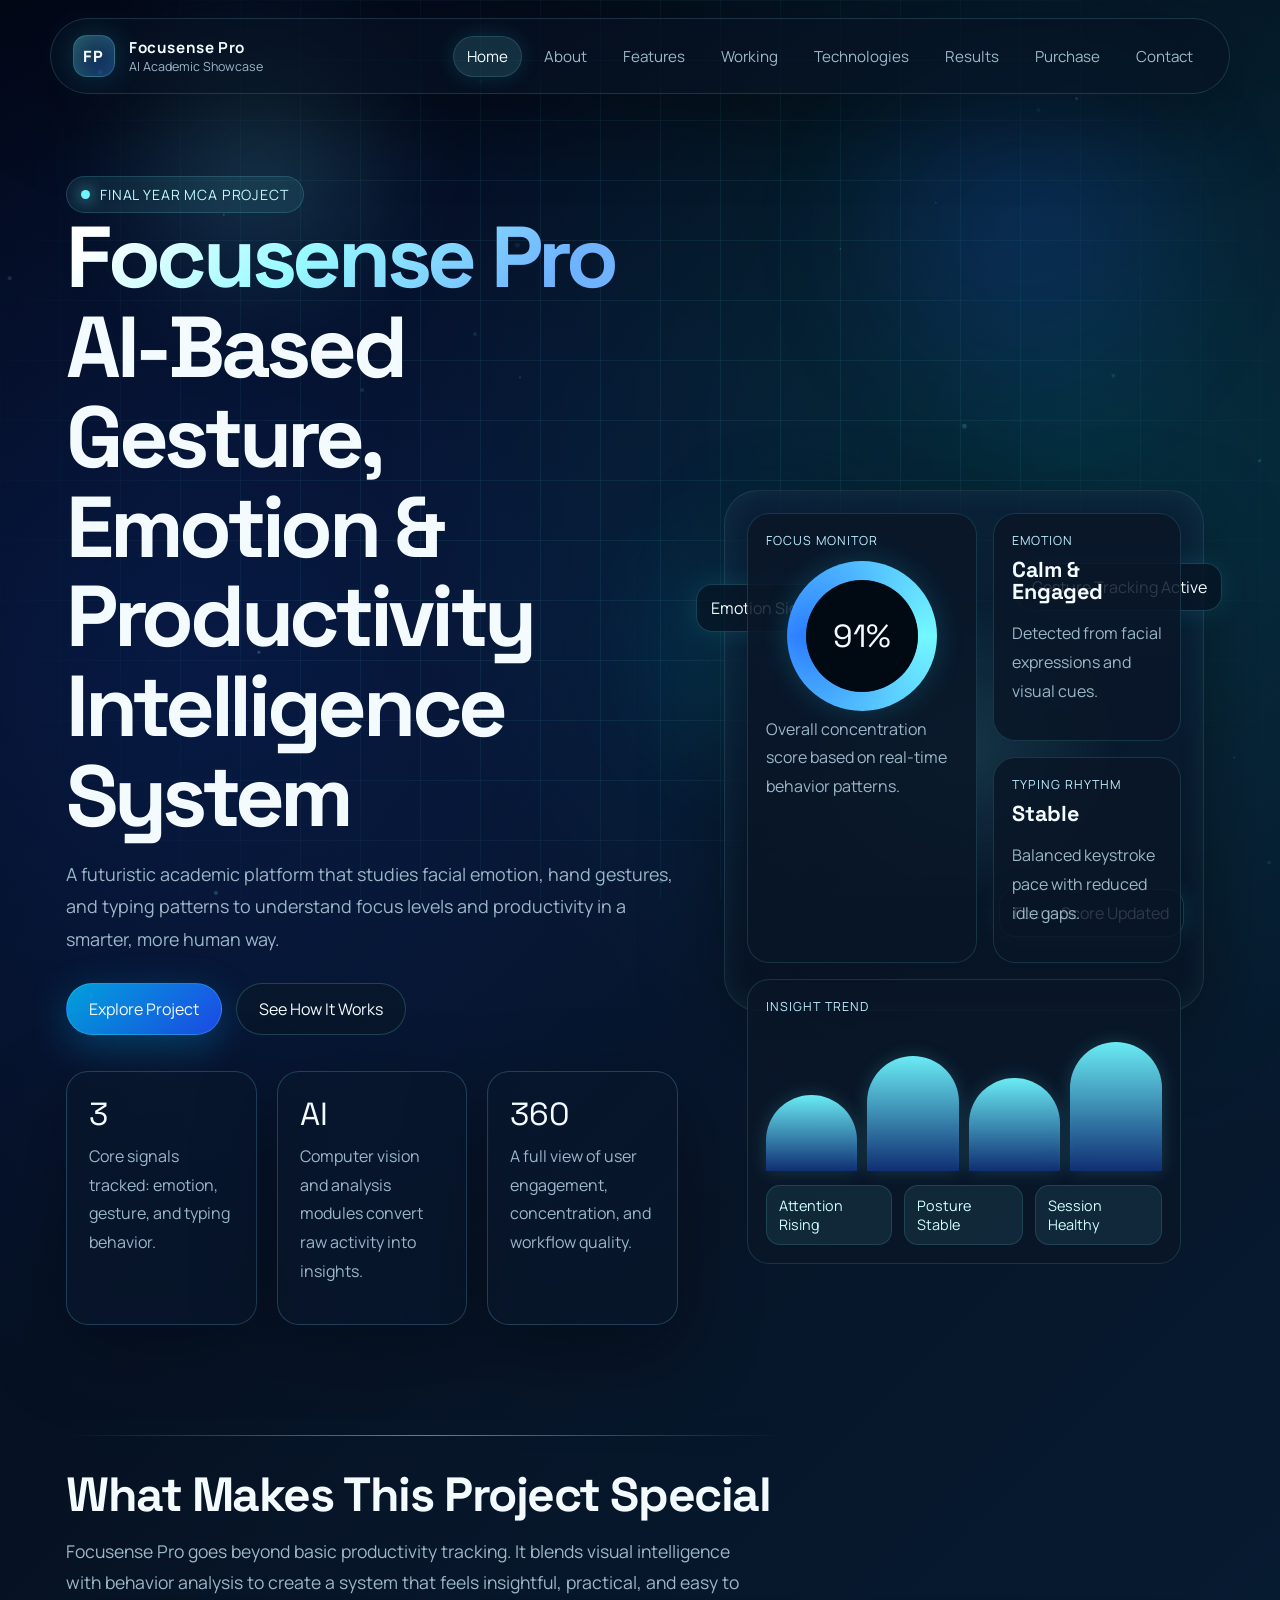
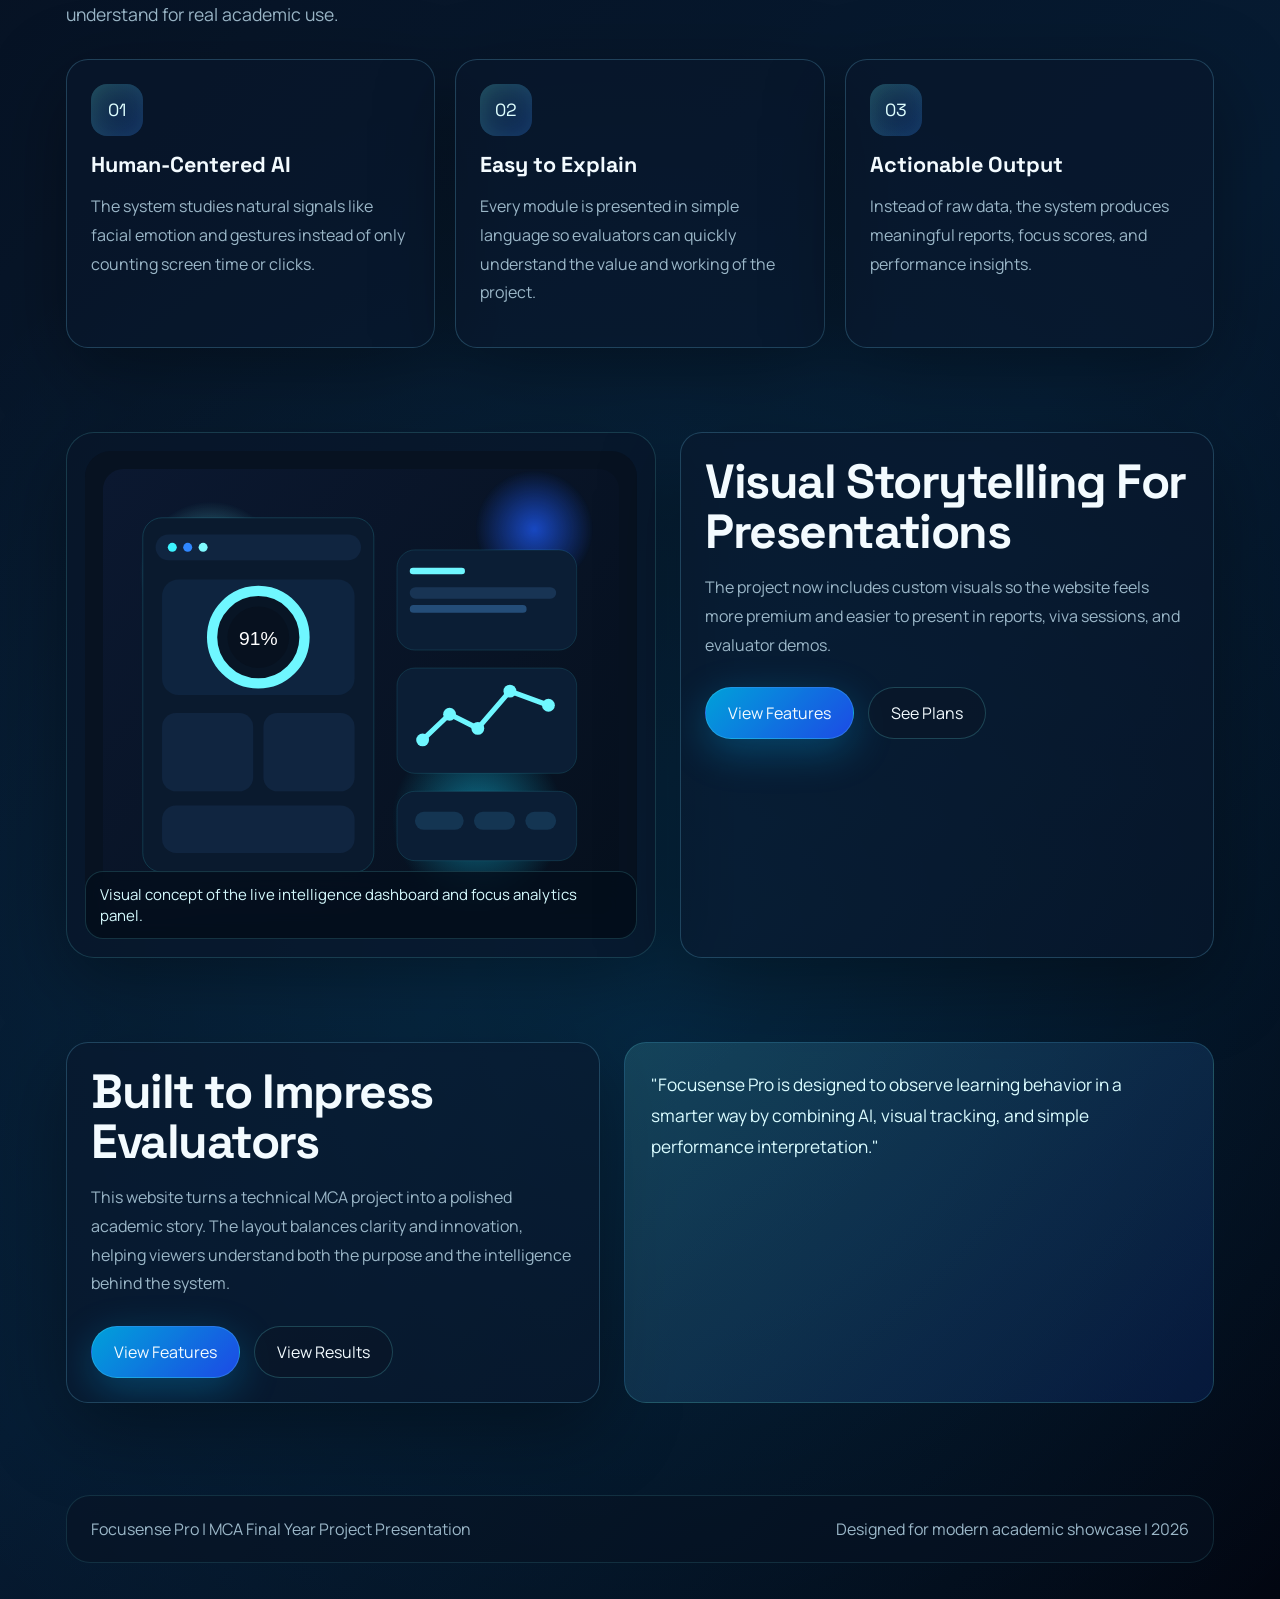
==== index.html @ a93aa2d8 "Add files via upload" ====
<!DOCTYPE html>
<html lang="en">
  <head>
    <meta charset="UTF-8" />
    <meta name="viewport" content="width=device-width, initial-scale=1.0" />
    <title>Focusense Pro | Home</title>
    <link rel="preconnect" href="https://fonts.googleapis.com" />
    <link rel="preconnect" href="https://fonts.gstatic.com" crossorigin />
    <link
      href="https://fonts.googleapis.com/css2?family=Manrope:wght@400;500;600;700;800&family=Space+Grotesk:wght@500;700&display=swap"
      rel="stylesheet"
    />
    <link rel="stylesheet" href="styles.css" />
  </head>
  <body data-page="home">
    <canvas id="particles"></canvas>
    <div class="page-shell">
      <header class="site-header">
        <nav class="navbar">
          <a class="brand" href="index.html">
            <div class="brand-mark">FP</div>
            <div class="brand-copy">
              <strong>Focusense Pro</strong>
              <span>AI Academic Showcase</span>
            </div>
          </a>
          <button class="nav-toggle" aria-label="Toggle menu" aria-expanded="false">Menu</button>
          <div class="nav-links">
            <a href="index.html" data-page="home">Home</a>
            <a href="about.html" data-page="about">About</a>
            <a href="features.html" data-page="features">Features</a>
            <a href="working.html" data-page="working">Working</a>
            <a href="technologies.html" data-page="technologies">Technologies</a>
            <a href="results.html" data-page="results">Results</a>
            <a href="purchase.html" data-page="purchase">Purchase</a>
            <a href="contact.html" data-page="contact">Contact</a>
          </div>
        </nav>
      </header>

      <main>
        <section class="hero">
          <div>
            <div class="eyebrow reveal">Final Year MCA Project</div>
            <h1 class="reveal delay-1">
              <span class="text-gradient">Focusense Pro</span><br />
              AI-Based Gesture, Emotion & Productivity Intelligence System
            </h1>
            <p class="lead reveal delay-2">
              A futuristic academic platform that studies facial emotion, hand gestures, and typing
              patterns to understand focus levels and productivity in a smarter, more human way.
            </p>
            <div class="hero-actions reveal delay-3">
              <a class="btn btn-primary" href="about.html"><span>Explore Project</span></a>
              <a class="btn" href="working.html"><span>See How It Works</span></a>
            </div>

            <div class="hero-stats">
              <div class="stat-card reveal">
                <div class="stat-value">3</div>
                <p>Core signals tracked: emotion, gesture, and typing behavior.</p>
              </div>
              <div class="stat-card reveal delay-1">
                <div class="stat-value">AI</div>
                <p>Computer vision and analysis modules convert raw activity into insights.</p>
              </div>
              <div class="stat-card reveal delay-2">
                <div class="stat-value">360</div>
                <p>A full view of user engagement, concentration, and workflow quality.</p>
              </div>
            </div>
          </div>

          <div class="hero-visual reveal delay-2">
            <div class="visual-shell">
              <div class="floating-tag one">Emotion Signal Live</div>
              <div class="floating-tag two">Gesture Tracking Active</div>
              <div class="floating-tag three">Focus Score Updated</div>
              <div class="dashboard-grid">
                <div class="panel tall">
                  <span class="label">Focus Monitor</span>
                  <div class="focus-ring"><span>91%</span></div>
                  <p>Overall concentration score based on real-time behavior patterns.</p>
                </div>
                <div class="mini-panel">
                  <span class="label">Emotion</span>
                  <h3>Calm & Engaged</h3>
                  <p>Detected from facial expressions and visual cues.</p>
                </div>
                <div class="mini-panel">
                  <span class="label">Typing Rhythm</span>
                  <h3>Stable</h3>
                  <p>Balanced keystroke pace with reduced idle gaps.</p>
                </div>
                <div class="panel" style="grid-column: 1 / -1;">
                  <span class="label">Insight Trend</span>
                  <div class="bar-chart">
                    <span style="height: 54%;"></span>
                    <span style="height: 82%;"></span>
                    <span style="height: 66%;"></span>
                    <span style="height: 92%;"></span>
                  </div>
                  <div class="signal-row">
                    <div class="chip">Attention Rising</div>
                    <div class="chip">Posture Stable</div>
                    <div class="chip">Session Healthy</div>
                  </div>
                </div>
              </div>
            </div>
          </div>
        </section>

        <section class="content-section">
          <div class="section-head reveal">
            <div class="section-divider"></div>
            <h2>What Makes This Project Special</h2>
            <p class="lead">
              Focusense Pro goes beyond basic productivity tracking. It blends visual intelligence
              with behavior analysis to create a system that feels insightful, practical, and easy
              to understand for real academic use.
            </p>
          </div>

          <div class="card-grid">
            <div class="glass-card reveal">
              <div class="icon-badge">01</div>
              <h3>Human-Centered AI</h3>
              <p>
                The system studies natural signals like facial emotion and gestures instead of only
                counting screen time or clicks.
              </p>
            </div>
            <div class="glass-card reveal delay-1">
              <div class="icon-badge">02</div>
              <h3>Easy to Explain</h3>
              <p>
                Every module is presented in simple language so evaluators can quickly understand
                the value and working of the project.
              </p>
            </div>
            <div class="glass-card reveal delay-2">
              <div class="icon-badge">03</div>
              <h3>Actionable Output</h3>
              <p>
                Instead of raw data, the system produces meaningful reports, focus scores, and
                performance insights.
              </p>
            </div>
          </div>
        </section>

        <section class="content-section">
          <div class="insight-layout">
            <div class="image-frame reveal">
              <img src="assets/hero-visual.svg" alt="Focusense Pro dashboard illustration" />
              <div class="image-caption">Visual concept of the live intelligence dashboard and focus analytics panel.</div>
            </div>
            <div class="glass-card reveal delay-1">
              <div class="section-head">
                <h2>Visual Storytelling For Presentations</h2>
                <p>
                  The project now includes custom visuals so the website feels more premium and easier
                  to present in reports, viva sessions, and evaluator demos.
                </p>
              </div>
              <div class="button-row">
                <a class="btn btn-primary" href="features.html"><span>View Features</span></a>
                <a class="btn" href="purchase.html"><span>See Plans</span></a>
              </div>
            </div>
          </div>
        </section>

        <section class="content-section">
          <div class="split-panel">
            <div class="glass-card reveal">
              <div class="section-head">
                <h2>Built to Impress Evaluators</h2>
                <p>
                  This website turns a technical MCA project into a polished academic story. The
                  layout balances clarity and innovation, helping viewers understand both the
                  purpose and the intelligence behind the system.
                </p>
              </div>
              <div class="button-row">
                <a class="btn btn-primary" href="features.html"><span>View Features</span></a>
                <a class="btn" href="results.html"><span>View Results</span></a>
              </div>
            </div>

            <div class="quote-card reveal delay-1">
              <p>
                "Focusense Pro is designed to observe learning behavior in a smarter way by
                combining AI, visual tracking, and simple performance interpretation."
              </p>
            </div>
          </div>
        </section>
      </main>

      <footer class="footer">
        <div class="footer-panel">
          <span>Focusense Pro | MCA Final Year Project Presentation</span>
          <span>Designed for modern academic showcase | <span data-year></span></span>
        </div>
      </footer>
    </div>
    <script src="script.js"></script>
  </body>
</html>
---- styles.css ----
:root {
  --bg-main: #06111f;
  --bg-deep: #040816;
  --panel: rgba(10, 24, 43, 0.58);
  --panel-strong: rgba(11, 29, 51, 0.8);
  --border: rgba(120, 220, 255, 0.22);
  --text: #f3fbff;
  --muted: #9bb7c8;
  --primary: #6ff7ff;
  --primary-strong: #2de3ff;
  --secondary: #1f5dff;
  --glow: 0 0 32px rgba(45, 227, 255, 0.26);
  --shadow: 0 24px 80px rgba(0, 0, 0, 0.36);
  --radius-xl: 28px;
  --radius-lg: 22px;
  --radius-md: 18px;
  --nav-height: 76px;
  --max-width: 1180px;
  --font-display: "Space Grotesk", "Segoe UI", sans-serif;
  --font-body: "Manrope", "Segoe UI", sans-serif;
}

* {
  box-sizing: border-box;
}

html {
  scroll-behavior: smooth;
}

body {
  margin: 0;
  min-height: 100vh;
  font-family: var(--font-body);
  color: var(--text);
  background:
    radial-gradient(circle at 15% 20%, rgba(21, 86, 255, 0.18), transparent 28%),
    radial-gradient(circle at 85% 14%, rgba(0, 255, 255, 0.12), transparent 24%),
    radial-gradient(circle at 50% 80%, rgba(0, 184, 255, 0.1), transparent 34%),
    linear-gradient(135deg, #020510 0%, #071528 42%, #061b32 68%, #020611 100%);
  overflow-x: hidden;
  text-rendering: optimizeLegibility;
}

body::before,
body::after {
  content: "";
  position: fixed;
  inset: 0;
  pointer-events: none;
  z-index: -3;
}

body::before {
  background-image:
    linear-gradient(rgba(111, 247, 255, 0.07) 1px, transparent 1px),
    linear-gradient(90deg, rgba(111, 247, 255, 0.07) 1px, transparent 1px);
  background-size: 60px 60px;
  mask-image: radial-gradient(circle at center, black 38%, transparent 92%);
  animation: gridDrift 24s linear infinite;
}

body::after {
  background:
    radial-gradient(circle at 20% 18%, rgba(111, 247, 255, 0.18), transparent 14%),
    radial-gradient(circle at 80% 26%, rgba(31, 93, 255, 0.18), transparent 18%),
    radial-gradient(circle at 60% 72%, rgba(0, 238, 255, 0.14), transparent 16%);
  filter: blur(42px);
  animation: orbShift 26s ease-in-out infinite alternate;
  z-index: -2;
}

canvas#particles {
  position: fixed;
  inset: 0;
  width: 100%;
  height: 100%;
  z-index: -1;
  pointer-events: none;
  opacity: 0.5;
}

a {
  color: inherit;
  text-decoration: none;
}

img {
  max-width: 100%;
  display: block;
}

.page-shell {
  position: relative;
  min-height: 100vh;
  animation: pageEnter 0.9s ease both;
}

.site-header {
  position: sticky;
  top: 0;
  z-index: 20;
  padding: 18px 16px 0;
}

.navbar {
  max-width: var(--max-width);
  min-height: var(--nav-height);
  margin: 0 auto;
  padding: 16px 22px;
  display: flex;
  align-items: center;
  justify-content: space-between;
  gap: 18px;
  background: rgba(8, 18, 34, 0.62);
  border: 1px solid rgba(145, 231, 255, 0.16);
  border-radius: 999px;
  backdrop-filter: blur(18px);
  box-shadow: var(--shadow);
  will-change: transform;
}

.brand {
  display: flex;
  align-items: center;
  gap: 14px;
}

.brand-mark {
  width: 42px;
  height: 42px;
  display: grid;
  place-items: center;
  border-radius: 14px;
  background: linear-gradient(135deg, rgba(111, 247, 255, 0.24), rgba(31, 93, 255, 0.26));
  border: 1px solid rgba(111, 247, 255, 0.28);
  box-shadow: inset 0 0 22px rgba(111, 247, 255, 0.18), 0 0 30px rgba(45, 227, 255, 0.18);
  font-family: var(--font-display);
  font-weight: 700;
  letter-spacing: 0.08em;
}

.brand-copy strong,
.brand-copy span {
  display: block;
}

.brand-copy strong {
  font-size: 0.95rem;
  letter-spacing: 0.04em;
}

.brand-copy span {
  color: var(--muted);
  font-size: 0.78rem;
}

.nav-toggle {
  display: none;
  width: 44px;
  height: 44px;
  border-radius: 50%;
  border: 1px solid rgba(111, 247, 255, 0.25);
  background: rgba(13, 26, 45, 0.85);
  color: var(--text);
}

.nav-links {
  display: flex;
  align-items: center;
  gap: 8px;
  flex-wrap: wrap;
  justify-content: flex-end;
}

.nav-links a {
  padding: 10px 14px;
  border-radius: 999px;
  color: var(--muted);
  font-size: 0.95rem;
  transition: 0.3s ease;
}

.nav-links a:hover,
.nav-links a.active {
  color: var(--text);
  background: rgba(111, 247, 255, 0.14);
  box-shadow: inset 0 0 0 1px rgba(111, 247, 255, 0.14), 0 0 22px rgba(45, 227, 255, 0.14);
}

main {
  max-width: var(--max-width);
  margin: 0 auto;
  padding: 28px 16px 80px;
}

.hero,
.content-section,
.split-panel,
.cta-panel,
.timeline,
.results-board,
.contact-grid {
  position: relative;
}

.hero {
  min-height: calc(100vh - 108px);
  display: grid;
  grid-template-columns: 1.1fr 0.9fr;
  align-items: center;
  gap: 36px;
  padding: 54px 0 28px;
}

.eyebrow {
  display: inline-flex;
  align-items: center;
  gap: 10px;
  padding: 8px 14px;
  border-radius: 999px;
  background: rgba(111, 247, 255, 0.08);
  border: 1px solid rgba(111, 247, 255, 0.16);
  color: #c3faff;
  font-size: 0.88rem;
  letter-spacing: 0.06em;
  text-transform: uppercase;
}

.eyebrow::before {
  content: "";
  width: 9px;
  height: 9px;
  border-radius: 50%;
  background: var(--primary);
  box-shadow: 0 0 16px var(--primary);
}

h1,
h2,
h3,
h4 {
  font-family: var(--font-display);
  margin: 0 0 16px;
  line-height: 1.04;
}

h1 {
  font-size: clamp(2.9rem, 7vw, 5.4rem);
  letter-spacing: -0.05em;
}

h2 {
  font-size: clamp(2rem, 4vw, 3rem);
  letter-spacing: -0.03em;
}

h3 {
  font-size: 1.35rem;
}

p {
  margin: 0 0 16px;
  color: var(--muted);
  font-size: 1rem;
  line-height: 1.8;
}

.lead {
  font-size: 1.1rem;
  max-width: 62ch;
}

.hero .lead {
  font-size: 1.12rem;
}

.text-gradient {
  background: linear-gradient(135deg, #ffffff 10%, #98fbff 44%, #6fb3ff 85%);
  -webkit-background-clip: text;
  background-clip: text;
  color: transparent;
}

.hero-actions,
.button-row {
  display: flex;
  flex-wrap: wrap;
  gap: 14px;
  margin-top: 28px;
}

.btn {
  position: relative;
  display: inline-flex;
  align-items: center;
  justify-content: center;
  gap: 10px;
  padding: 14px 22px;
  border-radius: 999px;
  border: 1px solid rgba(111, 247, 255, 0.2);
  color: var(--text);
  background: rgba(10, 23, 41, 0.7);
  overflow: hidden;
  transition: transform 0.28s ease, box-shadow 0.28s ease, border-color 0.28s ease;
  transform: translateZ(0);
}

.btn::before {
  content: "";
  position: absolute;
  inset: 0;
  background: linear-gradient(120deg, rgba(0, 255, 255, 0.16), rgba(31, 93, 255, 0.42));
  opacity: 0;
  transition: opacity 0.28s ease;
}

.btn span {
  position: relative;
  z-index: 1;
}

.btn:hover {
  transform: translateY(-3px);
  border-color: rgba(111, 247, 255, 0.35);
  box-shadow: 0 0 30px rgba(45, 227, 255, 0.22);
}

.btn:hover::before {
  opacity: 1;
}

.btn-primary {
  background: linear-gradient(135deg, rgba(0, 191, 255, 0.82), rgba(32, 82, 255, 0.88));
  box-shadow: 0 12px 40px rgba(0, 180, 255, 0.28);
}

.hero-stats,
.card-grid,
.feature-grid,
.steps-grid,
.tech-grid,
.mock-grid,
.developer-grid {
  display: grid;
  gap: 20px;
}

.hero-stats {
  grid-template-columns: repeat(3, minmax(0, 1fr));
  margin-top: 36px;
}

.glass-card,
.stat-card,
.mock-card,
.flow-card,
.timeline-item,
.contact-card,
.tech-card,
.feature-card {
  background: var(--panel);
  border: 1px solid var(--border);
  border-radius: var(--radius-lg);
  backdrop-filter: blur(18px);
  box-shadow: var(--shadow);
  overflow: hidden;
  transition: transform 0.28s ease, border-color 0.28s ease, box-shadow 0.28s ease;
  transform: translateZ(0);
}

.glass-card::before,
.stat-card::before,
.mock-card::before,
.flow-card::before,
.timeline-item::after,
.contact-card::before,
.tech-card::before,
.feature-card::before {
  content: "";
  position: absolute;
  inset: 0;
  background: linear-gradient(120deg, transparent 20%, rgba(111, 247, 255, 0.08), transparent 78%);
  transform: translateX(-100%);
  transition: transform 0.6s ease;
  pointer-events: none;
}

.glass-card:hover,
.stat-card:hover,
.mock-card:hover,
.flow-card:hover,
.timeline-item:hover,
.contact-card:hover,
.tech-card:hover,
.feature-card:hover {
  transform: translateY(-5px);
  border-color: rgba(111, 247, 255, 0.34);
  box-shadow: 0 22px 72px rgba(0, 0, 0, 0.34), 0 0 32px rgba(45, 227, 255, 0.12);
}

.glass-card:hover::before,
.stat-card:hover::before,
.mock-card:hover::before,
.flow-card:hover::before,
.timeline-item:hover::after,
.contact-card:hover::before,
.tech-card:hover::before,
.feature-card:hover::before {
  transform: translateX(100%);
}

.stat-card {
  padding: 22px;
}

.stat-value {
  font-family: var(--font-display);
  font-size: 2rem;
  color: var(--text);
  margin-bottom: 8px;
}

.hero-visual {
  position: relative;
  min-height: 560px;
  display: grid;
  place-items: center;
}

.image-frame,
.image-panel {
  position: relative;
  overflow: hidden;
  border-radius: 28px;
  background: rgba(9, 22, 41, 0.72);
  border: 1px solid rgba(111, 247, 255, 0.16);
  box-shadow: var(--shadow);
}

.image-frame {
  padding: 18px;
}

.image-frame img,
.image-panel img {
  width: 100%;
  height: auto;
  object-fit: cover;
}

.image-caption {
  position: absolute;
  left: 18px;
  right: 18px;
  bottom: 18px;
  padding: 12px 14px;
  border-radius: 18px;
  background: rgba(4, 14, 27, 0.74);
  border: 1px solid rgba(111, 247, 255, 0.16);
  backdrop-filter: blur(14px);
  color: #d6fbff;
  font-size: 0.94rem;
}

.insight-layout,
.pricing-grid,
.plan-grid {
  display: grid;
  gap: 24px;
}

.insight-layout,
.pricing-grid {
  grid-template-columns: 1.05fr 0.95fr;
  align-items: stretch;
}

.plan-grid {
  grid-template-columns: repeat(3, minmax(0, 1fr));
}

.plan-card {
  position: relative;
  padding: 26px;
  border-radius: 26px;
  background: rgba(10, 24, 43, 0.62);
  border: 1px solid rgba(120, 220, 255, 0.18);
  backdrop-filter: blur(18px);
  box-shadow: var(--shadow);
  overflow: hidden;
  transition: transform 0.28s ease, border-color 0.28s ease, box-shadow 0.28s ease;
}

.plan-card:hover {
  transform: translateY(-5px);
  border-color: rgba(111, 247, 255, 0.34);
  box-shadow: 0 22px 72px rgba(0, 0, 0, 0.34), 0 0 32px rgba(45, 227, 255, 0.12);
}

.plan-card.featured {
  background: linear-gradient(180deg, rgba(14, 35, 58, 0.82), rgba(9, 22, 40, 0.82));
  border-color: rgba(111, 247, 255, 0.34);
}

.plan-label {
  display: inline-flex;
  padding: 8px 12px;
  border-radius: 999px;
  background: rgba(111, 247, 255, 0.12);
  border: 1px solid rgba(111, 247, 255, 0.14);
  color: #d8feff;
  font-size: 0.8rem;
  letter-spacing: 0.05em;
  text-transform: uppercase;
}

.plan-price {
  margin: 18px 0 10px;
  font-family: var(--font-display);
  font-size: 2.8rem;
  line-height: 1;
}

.plan-price span {
  font-size: 1rem;
  color: var(--muted);
}

.plan-features {
  display: grid;
  gap: 12px;
  margin: 22px 0 28px;
}

.plan-features div {
  padding-left: 18px;
  color: var(--muted);
  position: relative;
}

.plan-features div::before {
  content: "";
  position: absolute;
  left: 0;
  top: 0.72em;
  width: 8px;
  height: 8px;
  border-radius: 50%;
  background: var(--primary);
  box-shadow: 0 0 14px rgba(111, 247, 255, 0.35);
}

.visual-shell {
  position: relative;
  width: min(100%, 480px);
  aspect-ratio: 0.92;
  padding: 22px;
  border-radius: 34px;
  background: linear-gradient(180deg, rgba(11, 30, 53, 0.72), rgba(7, 18, 34, 0.82));
  border: 1px solid rgba(145, 231, 255, 0.14);
  box-shadow: var(--shadow), inset 0 0 30px rgba(111, 247, 255, 0.08);
}

.visual-shell::before {
  content: "";
  position: absolute;
  inset: 10% 14%;
  background: radial-gradient(circle, rgba(111, 247, 255, 0.12), transparent 58%);
  filter: blur(8px);
}

.dashboard-grid {
  position: relative;
  z-index: 1;
  height: 100%;
  display: grid;
  grid-template-columns: 1.1fr 0.9fr;
  grid-template-rows: auto auto 1fr;
  gap: 16px;
}

.panel,
.mini-panel {
  padding: 18px;
  border-radius: 22px;
  background: rgba(10, 23, 41, 0.85);
  border: 1px solid rgba(111, 247, 255, 0.14);
}

.panel.tall {
  grid-row: span 2;
}

.mini-panel .label,
.panel .label {
  display: block;
  color: #bdeeff;
  font-size: 0.78rem;
  text-transform: uppercase;
  letter-spacing: 0.08em;
  margin-bottom: 10px;
}

.focus-ring {
  width: 150px;
  height: 150px;
  margin: 12px auto 4px;
  border-radius: 50%;
  display: grid;
  place-items: center;
  background:
    radial-gradient(circle at center, rgba(2, 8, 18, 0.95) 52%, transparent 53%),
    conic-gradient(from 90deg, #74f8ff, #2c7cff, #74f8ff);
  box-shadow: inset 0 0 24px rgba(116, 248, 255, 0.18), 0 0 28px rgba(45, 227, 255, 0.18);
}

.focus-ring span {
  width: 112px;
  height: 112px;
  border-radius: 50%;
  display: grid;
  place-items: center;
  background: rgba(2, 9, 18, 0.94);
  font-family: var(--font-display);
  font-size: 2rem;
}

.bar-chart {
  display: flex;
  align-items: end;
  gap: 10px;
  height: 140px;
  margin-top: 16px;
}

.bar-chart span {
  flex: 1;
  border-radius: 999px 999px 10px 10px;
  background: linear-gradient(180deg, rgba(111, 247, 255, 0.95), rgba(31, 93, 255, 0.35));
  box-shadow: 0 0 18px rgba(111, 247, 255, 0.16);
  animation: pulseBars 4s ease-in-out infinite;
}

.bar-chart span:nth-child(2) {
  animation-delay: 0.4s;
}

.bar-chart span:nth-child(3) {
  animation-delay: 0.8s;
}

.bar-chart span:nth-child(4) {
  animation-delay: 1.2s;
}

.signal-row {
  display: flex;
  gap: 12px;
  margin-top: 14px;
}

.chip {
  padding: 10px 12px;
  border-radius: 14px;
  background: rgba(111, 247, 255, 0.08);
  border: 1px solid rgba(111, 247, 255, 0.14);
  color: #d0fdff;
  font-size: 0.9rem;
}

.floating-tag {
  position: absolute;
  padding: 12px 14px;
  border-radius: 16px;
  background: rgba(6, 20, 36, 0.7);
  border: 1px solid rgba(111, 247, 255, 0.18);
  backdrop-filter: blur(10px);
  box-shadow: 0 0 24px rgba(45, 227, 255, 0.12);
  animation: float 7s ease-in-out infinite;
}

.floating-tag.one {
  top: 18%;
  left: -6%;
}

.floating-tag.two {
  right: -4%;
  top: 14%;
  animation-delay: 1s;
}

.floating-tag.three {
  right: 4%;
  bottom: 14%;
  animation-delay: 2s;
}

.section-head {
  max-width: 720px;
  margin-bottom: 28px;
}

.content-section {
  padding: 72px 0 12px;
}

.section-divider {
  width: 100%;
  height: 1px;
  margin: 10px 0 34px;
  background: linear-gradient(90deg, transparent, rgba(111, 247, 255, 0.55), transparent);
  box-shadow: 0 0 28px rgba(45, 227, 255, 0.24);
}

.card-grid {
  grid-template-columns: repeat(3, minmax(0, 1fr));
}

.feature-grid,
.steps-grid,
.tech-grid,
.mock-grid,
.developer-grid {
  grid-template-columns: repeat(2, minmax(0, 1fr));
}

.glass-card,
.feature-card,
.flow-card,
.tech-card,
.mock-card,
.contact-card {
  padding: 24px;
}

.icon-badge {
  width: 52px;
  height: 52px;
  margin-bottom: 18px;
  border-radius: 16px;
  display: grid;
  place-items: center;
  background: linear-gradient(135deg, rgba(111, 247, 255, 0.18), rgba(31, 93, 255, 0.2));
  color: #dfffff;
  font-family: var(--font-display);
  font-size: 1.1rem;
  box-shadow: inset 0 0 20px rgba(111, 247, 255, 0.12);
}

.split-panel {
  display: grid;
  grid-template-columns: 0.95fr 1.05fr;
  gap: 24px;
  align-items: stretch;
}

.timeline {
  display: grid;
  gap: 16px;
}

.timeline-item {
  position: relative;
  padding: 22px 22px 22px 68px;
}

.timeline-item::before {
  content: attr(data-step);
  position: absolute;
  left: 18px;
  top: 22px;
  width: 34px;
  height: 34px;
  display: grid;
  place-items: center;
  border-radius: 12px;
  background: linear-gradient(135deg, rgba(111, 247, 255, 0.22), rgba(31, 93, 255, 0.22));
  border: 1px solid rgba(111, 247, 255, 0.22);
  font-family: var(--font-display);
}

.results-board {
  display: grid;
  gap: 24px;
}

.mock-screen {
  position: relative;
  min-height: 260px;
  border-radius: 24px;
  background:
    linear-gradient(180deg, rgba(8, 17, 33, 0.96), rgba(9, 25, 46, 0.92)),
    rgba(6, 15, 27, 0.8);
  border: 1px solid rgba(111, 247, 255, 0.16);
  overflow: hidden;
}

.mock-screen::before {
  content: "";
  position: absolute;
  inset: 0;
  background: linear-gradient(135deg, rgba(111, 247, 255, 0.1), transparent 40%, rgba(31, 93, 255, 0.14));
}

.screen-topbar {
  display: flex;
  gap: 8px;
  padding: 18px 18px 8px;
}

.screen-topbar span {
  width: 10px;
  height: 10px;
  border-radius: 50%;
  background: rgba(255, 255, 255, 0.28);
}

.screen-layout {
  position: relative;
  z-index: 1;
  padding: 14px 18px 18px;
}

.screen-row {
  display: grid;
  gap: 12px;
  margin-bottom: 12px;
}

.screen-row.three {
  grid-template-columns: repeat(3, minmax(0, 1fr));
}

.screen-row.two {
  grid-template-columns: repeat(2, minmax(0, 1fr));
}

.screen-box {
  min-height: 68px;
  border-radius: 18px;
  background: rgba(111, 247, 255, 0.08);
  border: 1px solid rgba(111, 247, 255, 0.12);
}

.screen-box.tall {
  min-height: 130px;
}

.screen-box.chart {
  background:
    linear-gradient(180deg, rgba(111, 247, 255, 0.18), rgba(31, 93, 255, 0.08)),
    rgba(111, 247, 255, 0.06);
}

.quote-card {
  padding: 26px;
  border-radius: var(--radius-lg);
  background: linear-gradient(135deg, rgba(111, 247, 255, 0.14), rgba(31, 93, 255, 0.14));
  border: 1px solid rgba(111, 247, 255, 0.16);
}

.quote-card p {
  color: #dafcff;
  font-size: 1.08rem;
}

.contact-grid {
  display: grid;
  grid-template-columns: 1fr 0.9fr;
  gap: 24px;
}

.contact-list {
  display: grid;
  gap: 14px;
}

.contact-item {
  display: flex;
  align-items: center;
  gap: 14px;
  padding: 16px;
  border-radius: 18px;
  background: rgba(111, 247, 255, 0.06);
  border: 1px solid rgba(111, 247, 255, 0.12);
}

.contact-item strong,
.contact-item span {
  display: block;
}

.contact-item span {
  color: var(--muted);
  font-size: 0.94rem;
}

.footer {
  max-width: var(--max-width);
  margin: 0 auto;
  padding: 0 16px 36px;
}

.footer-panel {
  padding: 22px 24px;
  border-radius: 24px;
  background: rgba(8, 18, 34, 0.56);
  border: 1px solid rgba(111, 247, 255, 0.12);
  backdrop-filter: blur(16px);
  display: flex;
  justify-content: space-between;
  gap: 20px;
  color: var(--muted);
}

.reveal {
  opacity: 0;
  transform: translateY(26px);
  transition: opacity 0.7s ease, transform 0.7s ease;
}

.reveal.is-visible {
  opacity: 1;
  transform: translateY(0);
}

.delay-1 {
  transition-delay: 0.08s;
}

.delay-2 {
  transition-delay: 0.16s;
}

.delay-3 {
  transition-delay: 0.24s;
}

@keyframes gridDrift {
  from {
    transform: translateY(0);
  }
  to {
    transform: translateY(60px);
  }
}

@keyframes orbShift {
  from {
    transform: translate3d(-2%, -1%, 0) scale(1);
  }
  to {
    transform: translate3d(3%, 2%, 0) scale(1.08);
  }
}

@keyframes float {
  0%,
  100% {
    transform: translateY(0);
  }
  50% {
    transform: translateY(-12px);
  }
}

@keyframes pulseBars {
  0%,
  100% {
    filter: brightness(0.9);
  }
  50% {
    filter: brightness(1.18);
  }
}

@keyframes pageEnter {
  from {
    opacity: 0;
    transform: translateY(16px);
  }
  to {
    opacity: 1;
    transform: translateY(0);
  }
}

@media (max-width: 980px) {
  .hero,
  .split-panel,
  .insight-layout,
  .pricing-grid,
  .contact-grid,
  .feature-grid,
  .steps-grid,
  .tech-grid,
  .mock-grid,
  .developer-grid,
  .card-grid,
  .plan-grid {
    grid-template-columns: 1fr;
  }

  .hero {
    min-height: auto;
    padding-top: 36px;
  }

  .hero-stats {
    grid-template-columns: 1fr;
  }

  .hero-visual {
    min-height: 480px;
  }

  .footer-panel {
    flex-direction: column;
  }
}

@media (max-width: 760px) {
  .site-header {
    padding-top: 14px;
  }

  .navbar {
    align-items: flex-start;
    border-radius: 28px;
    flex-wrap: wrap;
  }

  .nav-toggle {
    display: inline-grid;
    place-items: center;
    margin-left: auto;
  }

  .nav-links {
    width: 100%;
    display: none;
    padding-top: 8px;
    justify-content: flex-start;
  }

  .nav-links.open {
    display: flex;
  }

  .nav-links a {
    width: 100%;
  }

  h1 {
    font-size: clamp(2.6rem, 15vw, 4.1rem);
  }

  .dashboard-grid {
    grid-template-columns: 1fr;
  }

  .panel.tall {
    grid-row: span 1;
  }

  .floating-tag.one,
  .floating-tag.two,
  .floating-tag.three {
    display: none;
  }
}

@media (prefers-reduced-motion: reduce) {
  html {
    scroll-behavior: auto;
  }

  *,
  *::before,
  *::after {
    animation: none !important;
    transition: none !important;
  }

  .reveal {
    opacity: 1;
    transform: none;
  }

  canvas#particles {
    display: none;
  }
}
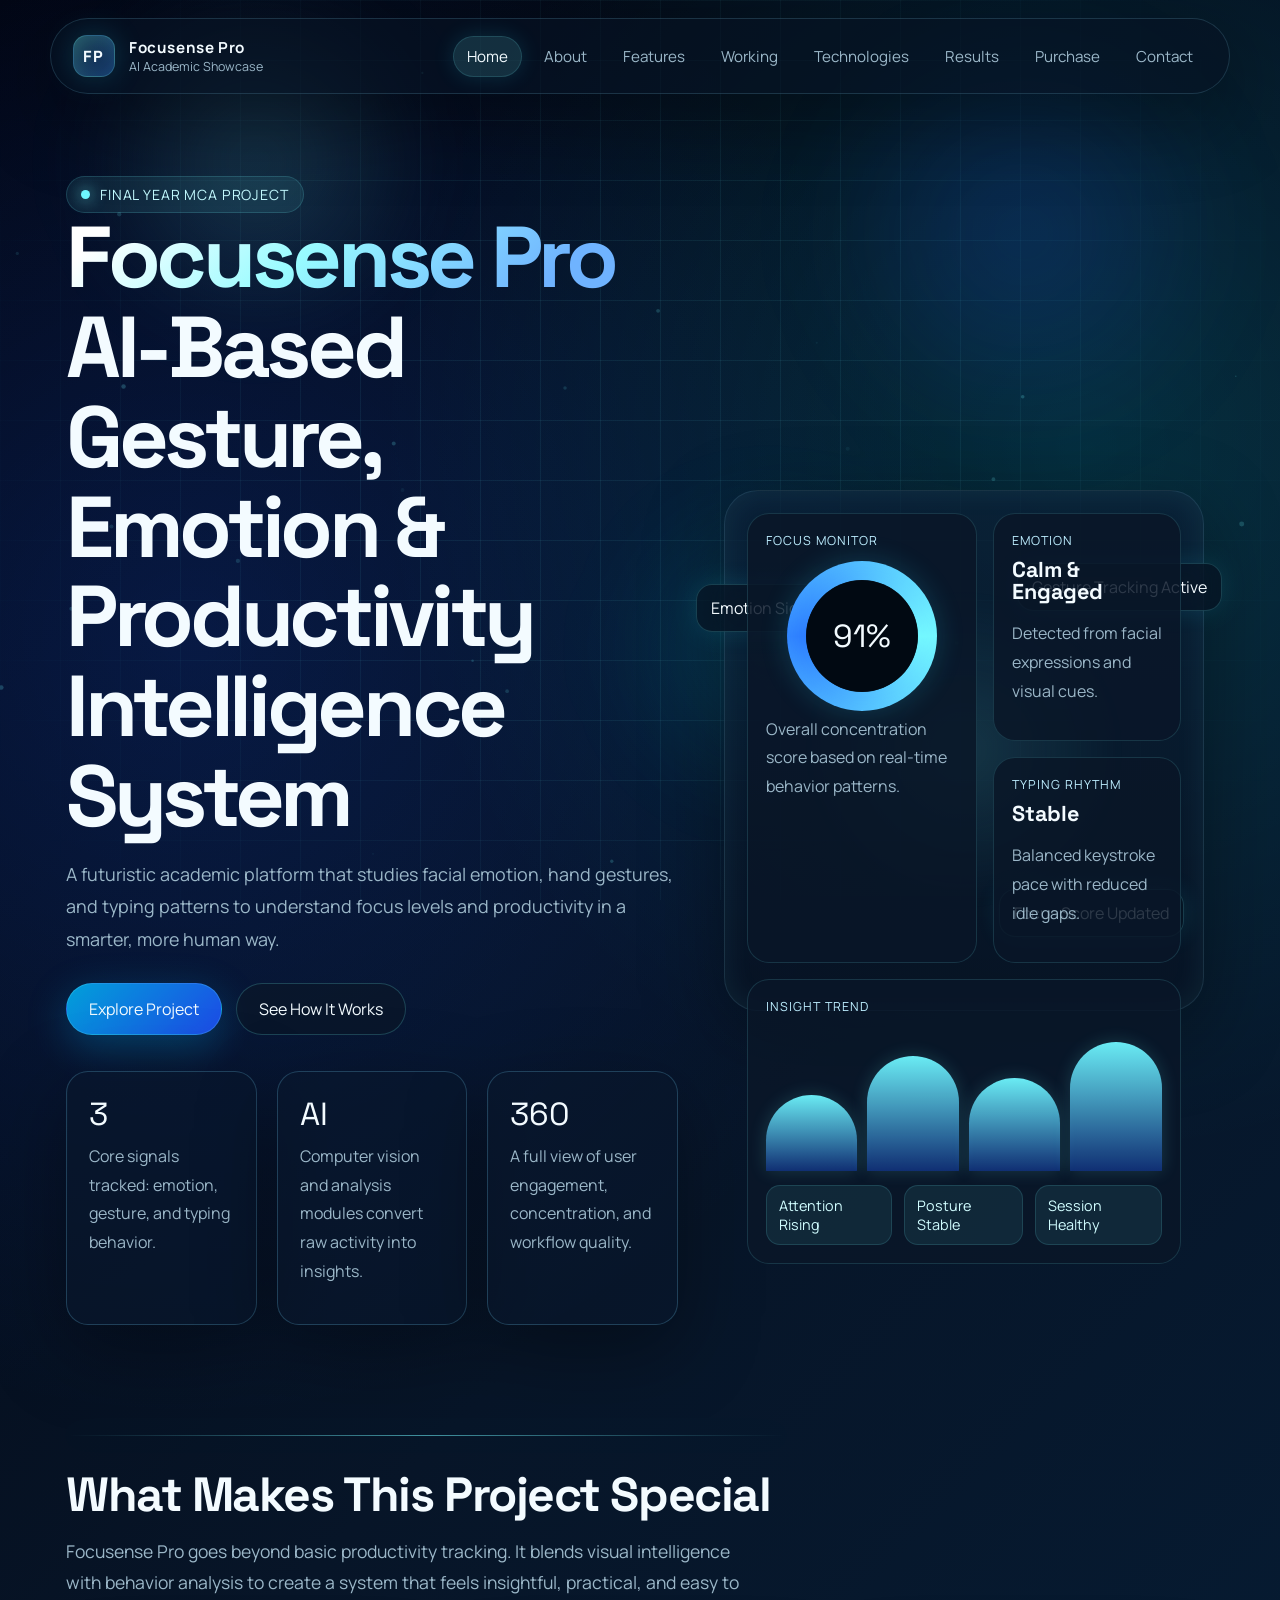
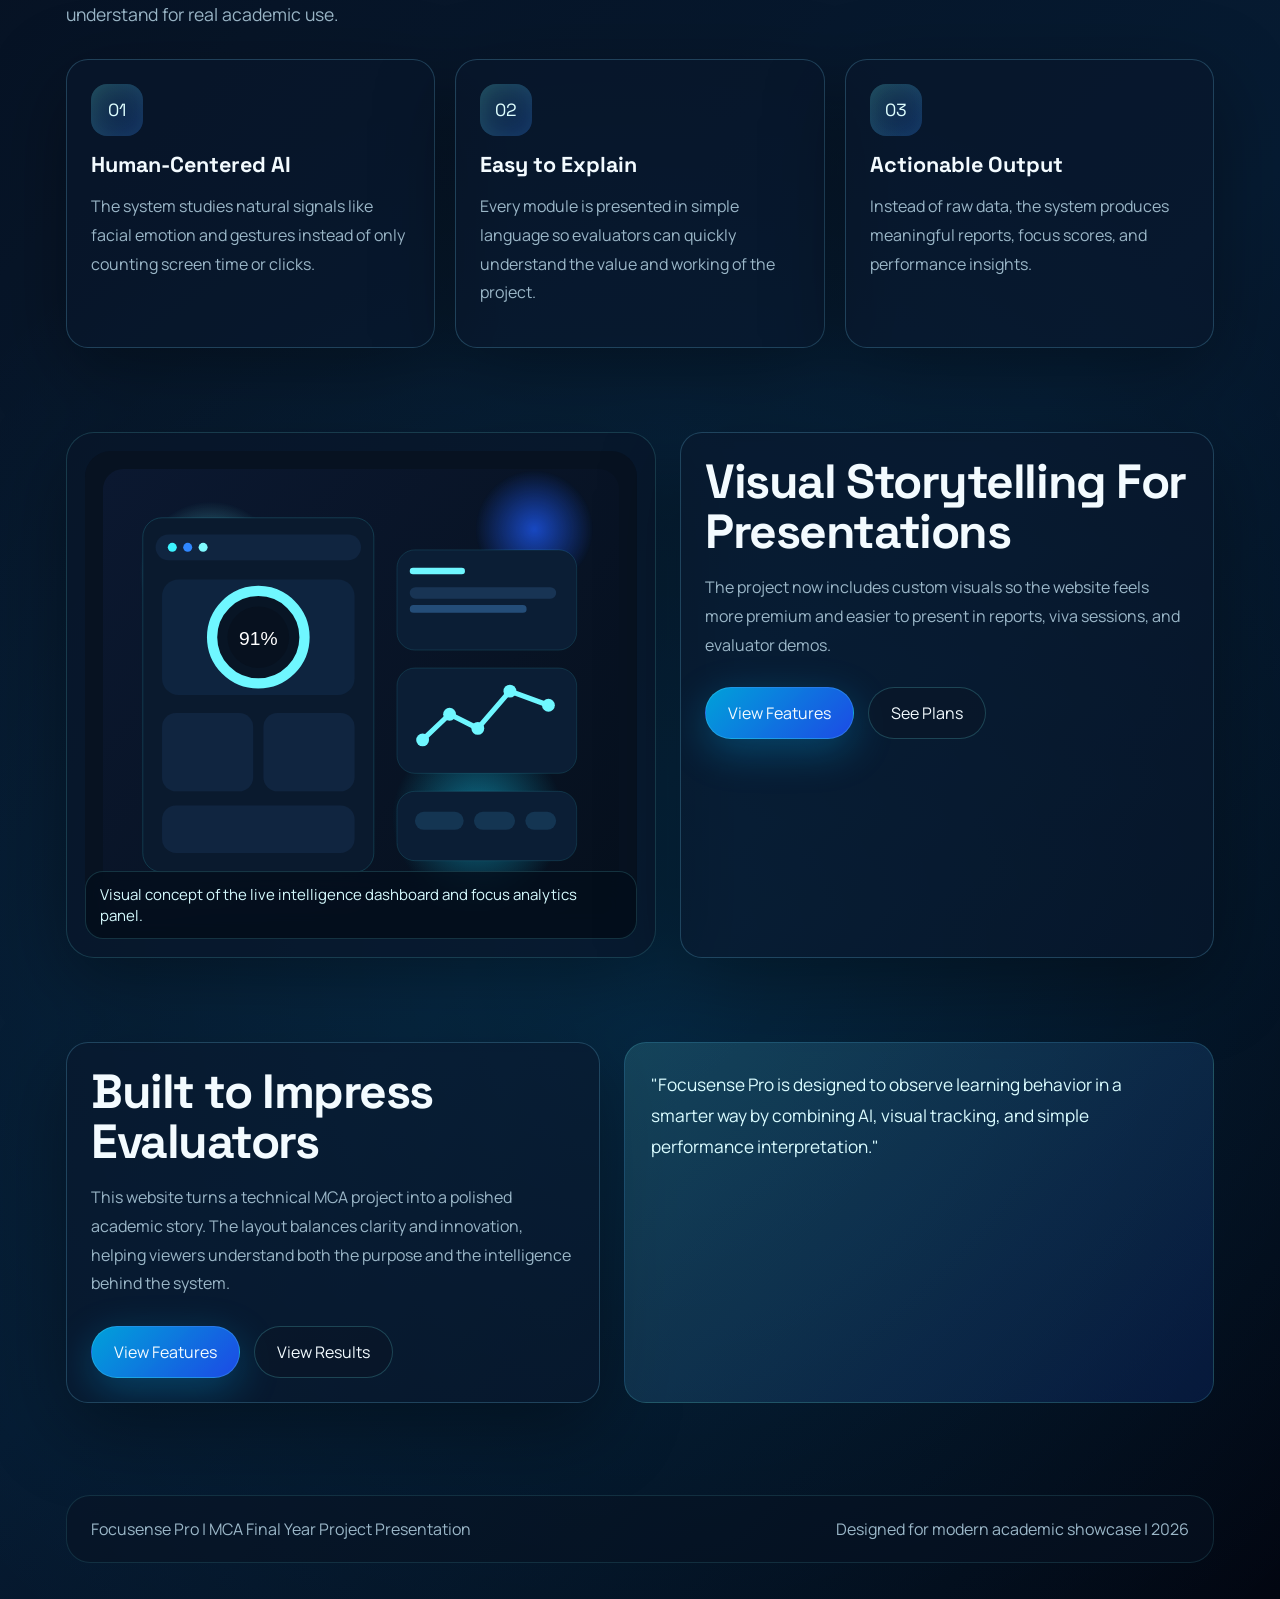
==== commit 43029ace: "Update index.html" ====
--- a/index.html
+++ b/index.html
@@ -11,6 +11,15 @@
       rel="stylesheet"
     />
     <link rel="stylesheet" href="styles.css" />
+    <!-- Google tag (gtag.js) -->
+<script async src="https://www.googletagmanager.com/gtag/js?id=G-XRKVZ97JS0"></script>
+<script>
+  window.dataLayer = window.dataLayer || [];
+  function gtag(){dataLayer.push(arguments);}
+  gtag('js', new Date());
+
+  gtag('config', 'G-XRKVZ97JS0');
+</script>
   </head>
   <body data-page="home">
     <canvas id="particles"></canvas>
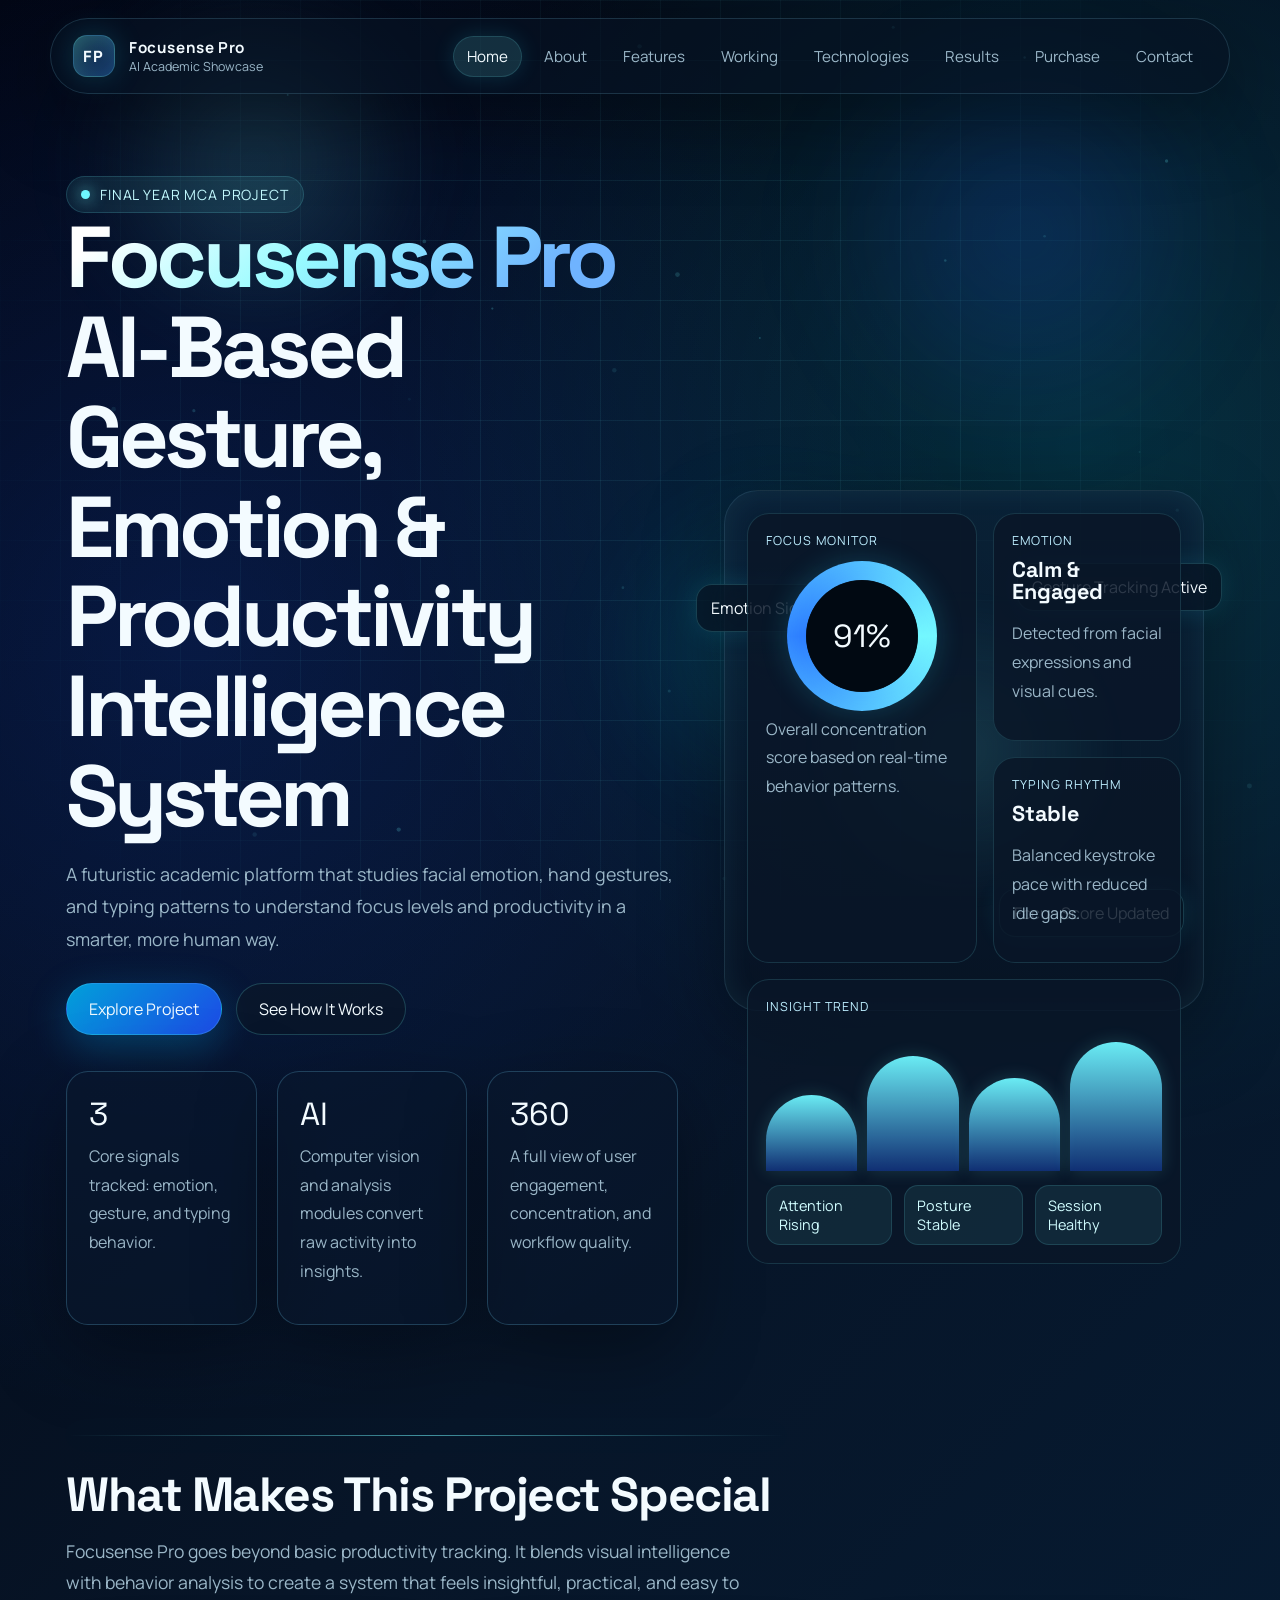
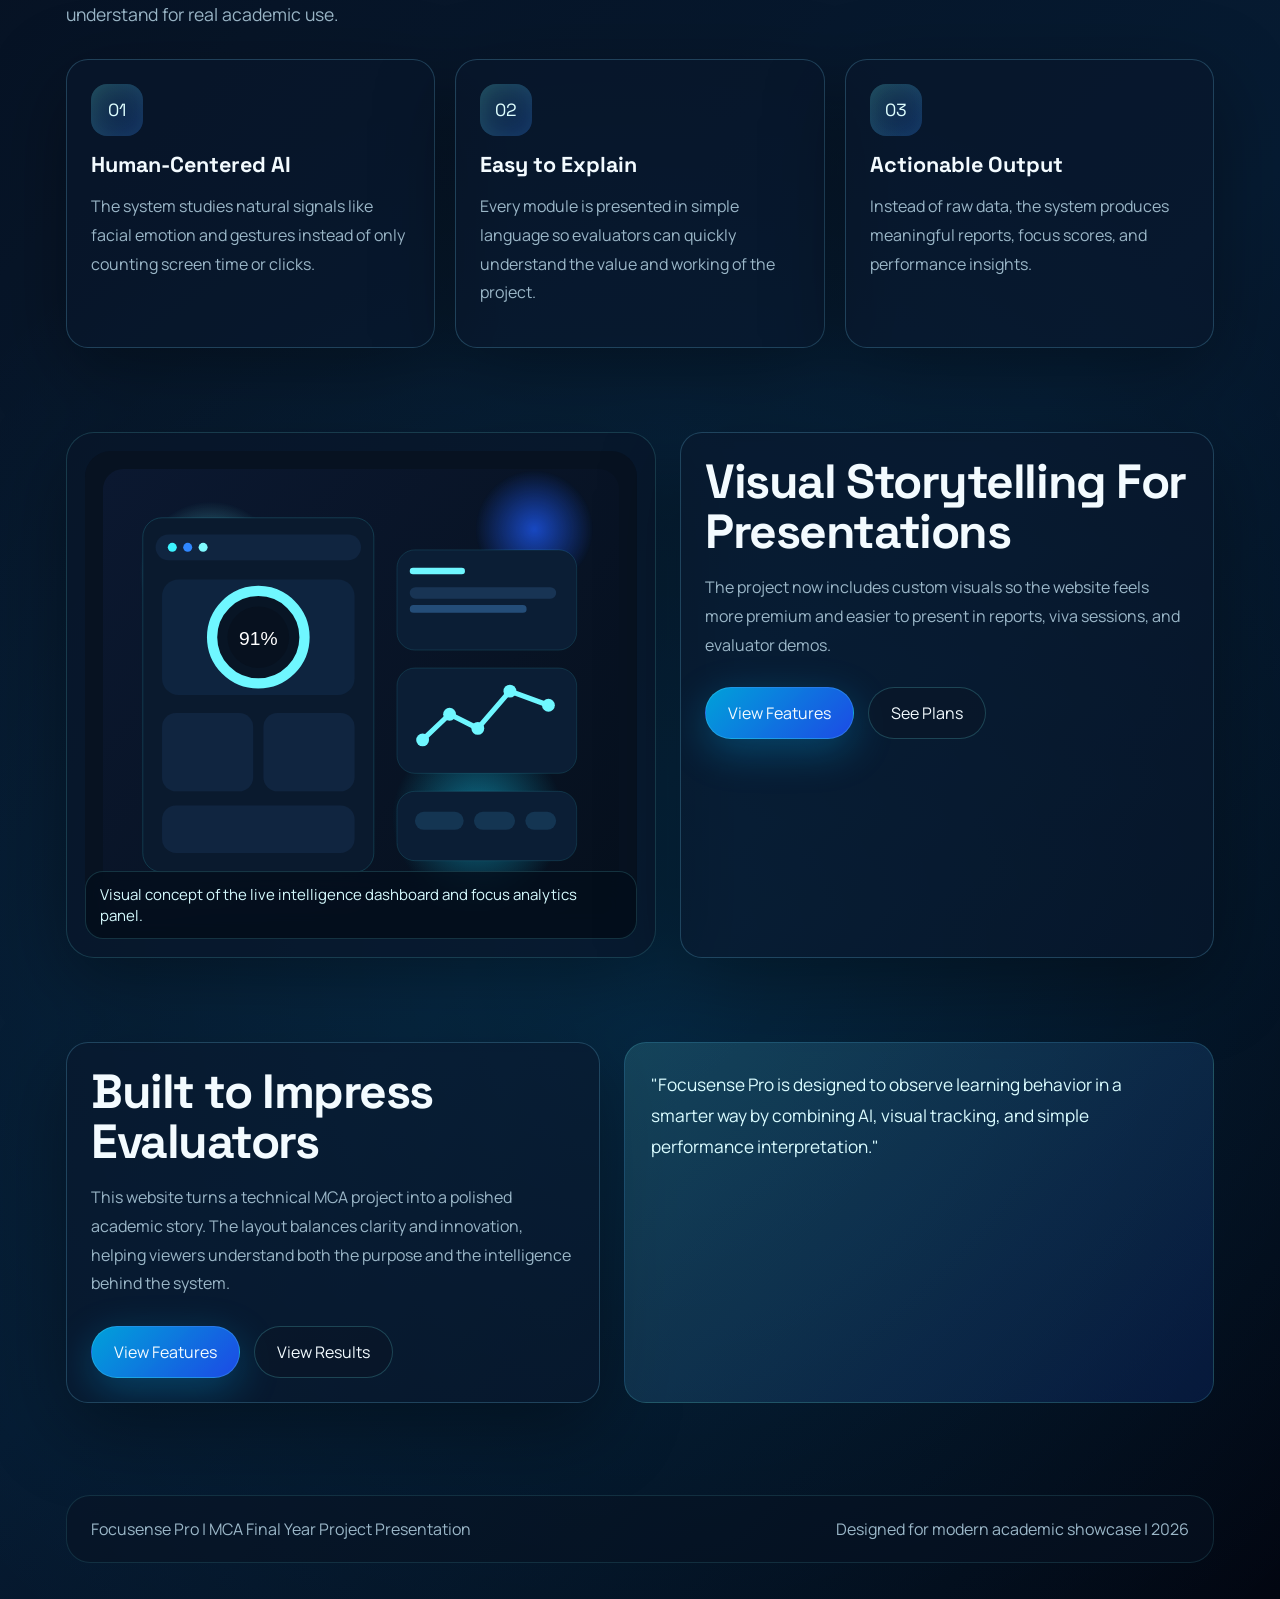
==== commit 8bc399d7: "Add meta description to index.html Add meta description for Focusense Pro." ====
--- a/index.html
+++ b/index.html
@@ -20,6 +20,7 @@
 
   gtag('config', 'G-XRKVZ97JS0');
 </script>
+    <meta name="description" content="Focusense Pro is an AI-based productivity system that tracks focus using emotion, typing, and gesture analysis.">
   </head>
   <body data-page="home">
     <canvas id="particles"></canvas>
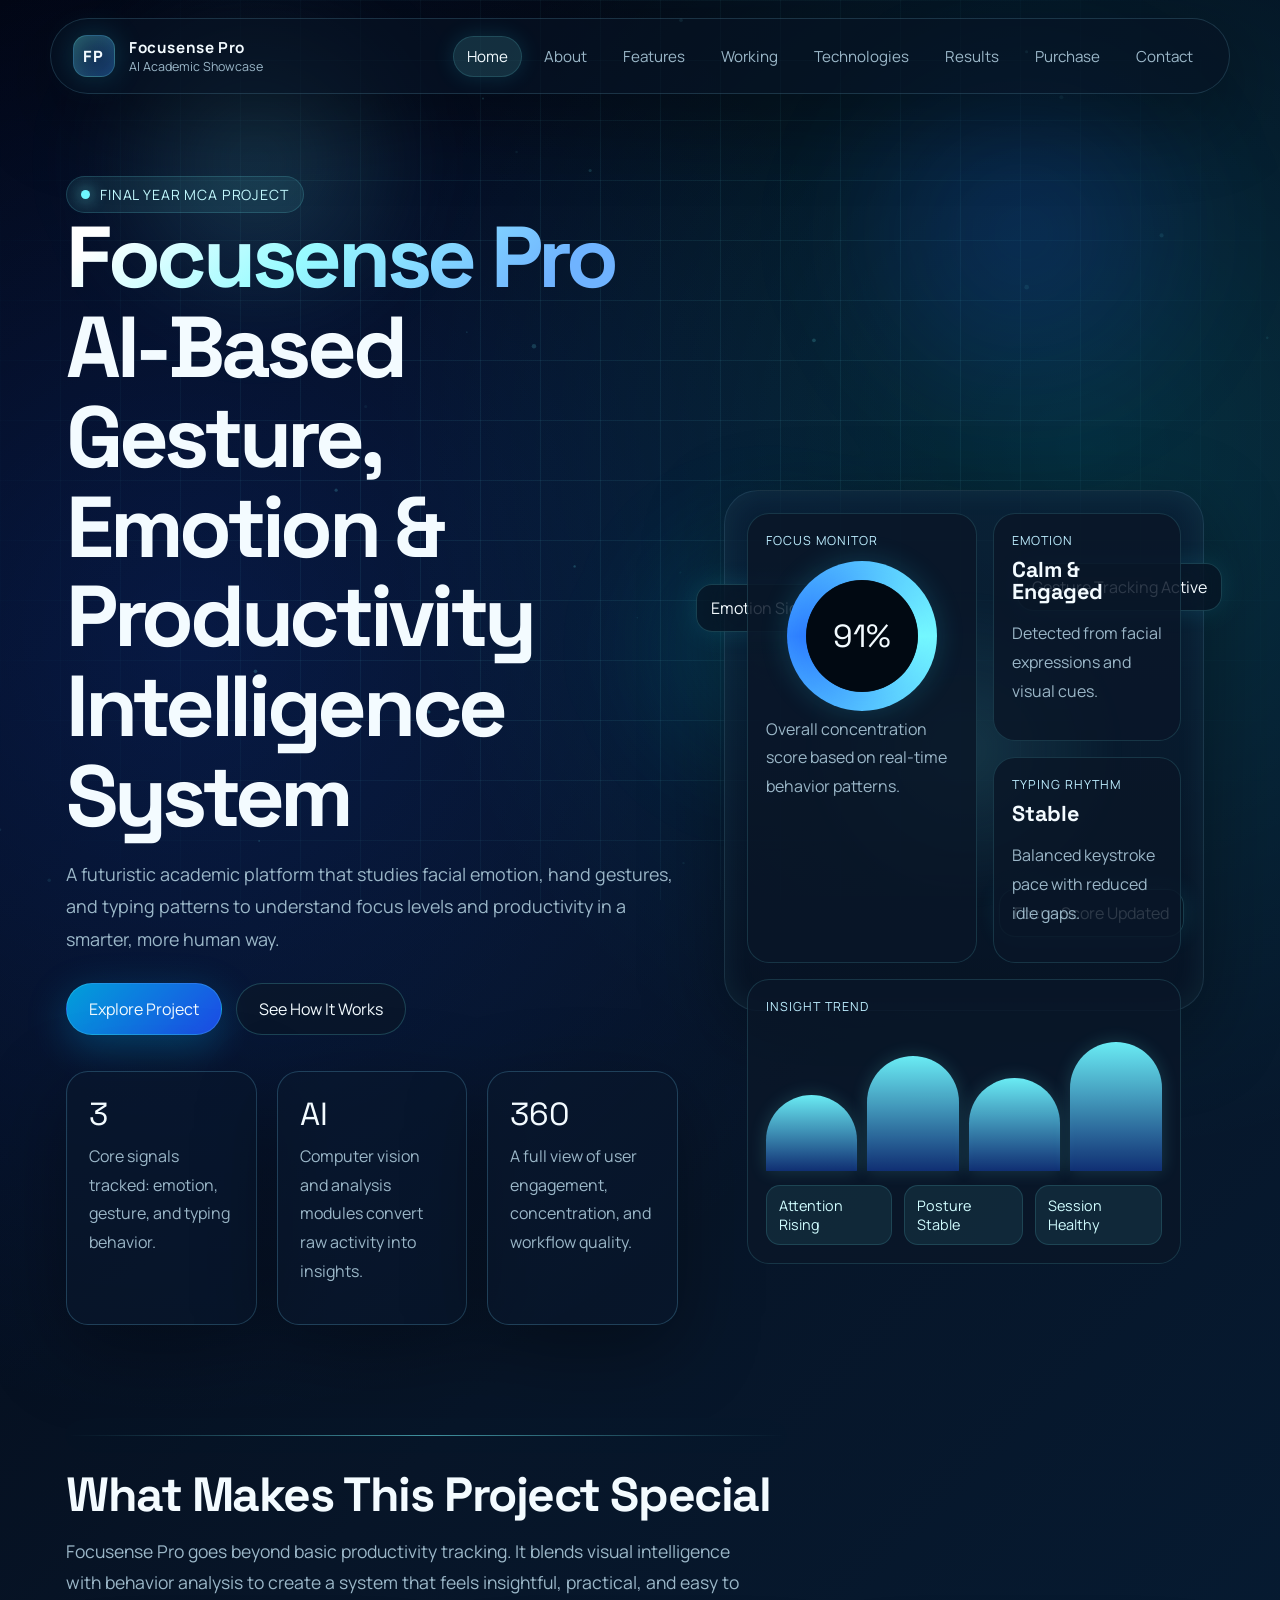
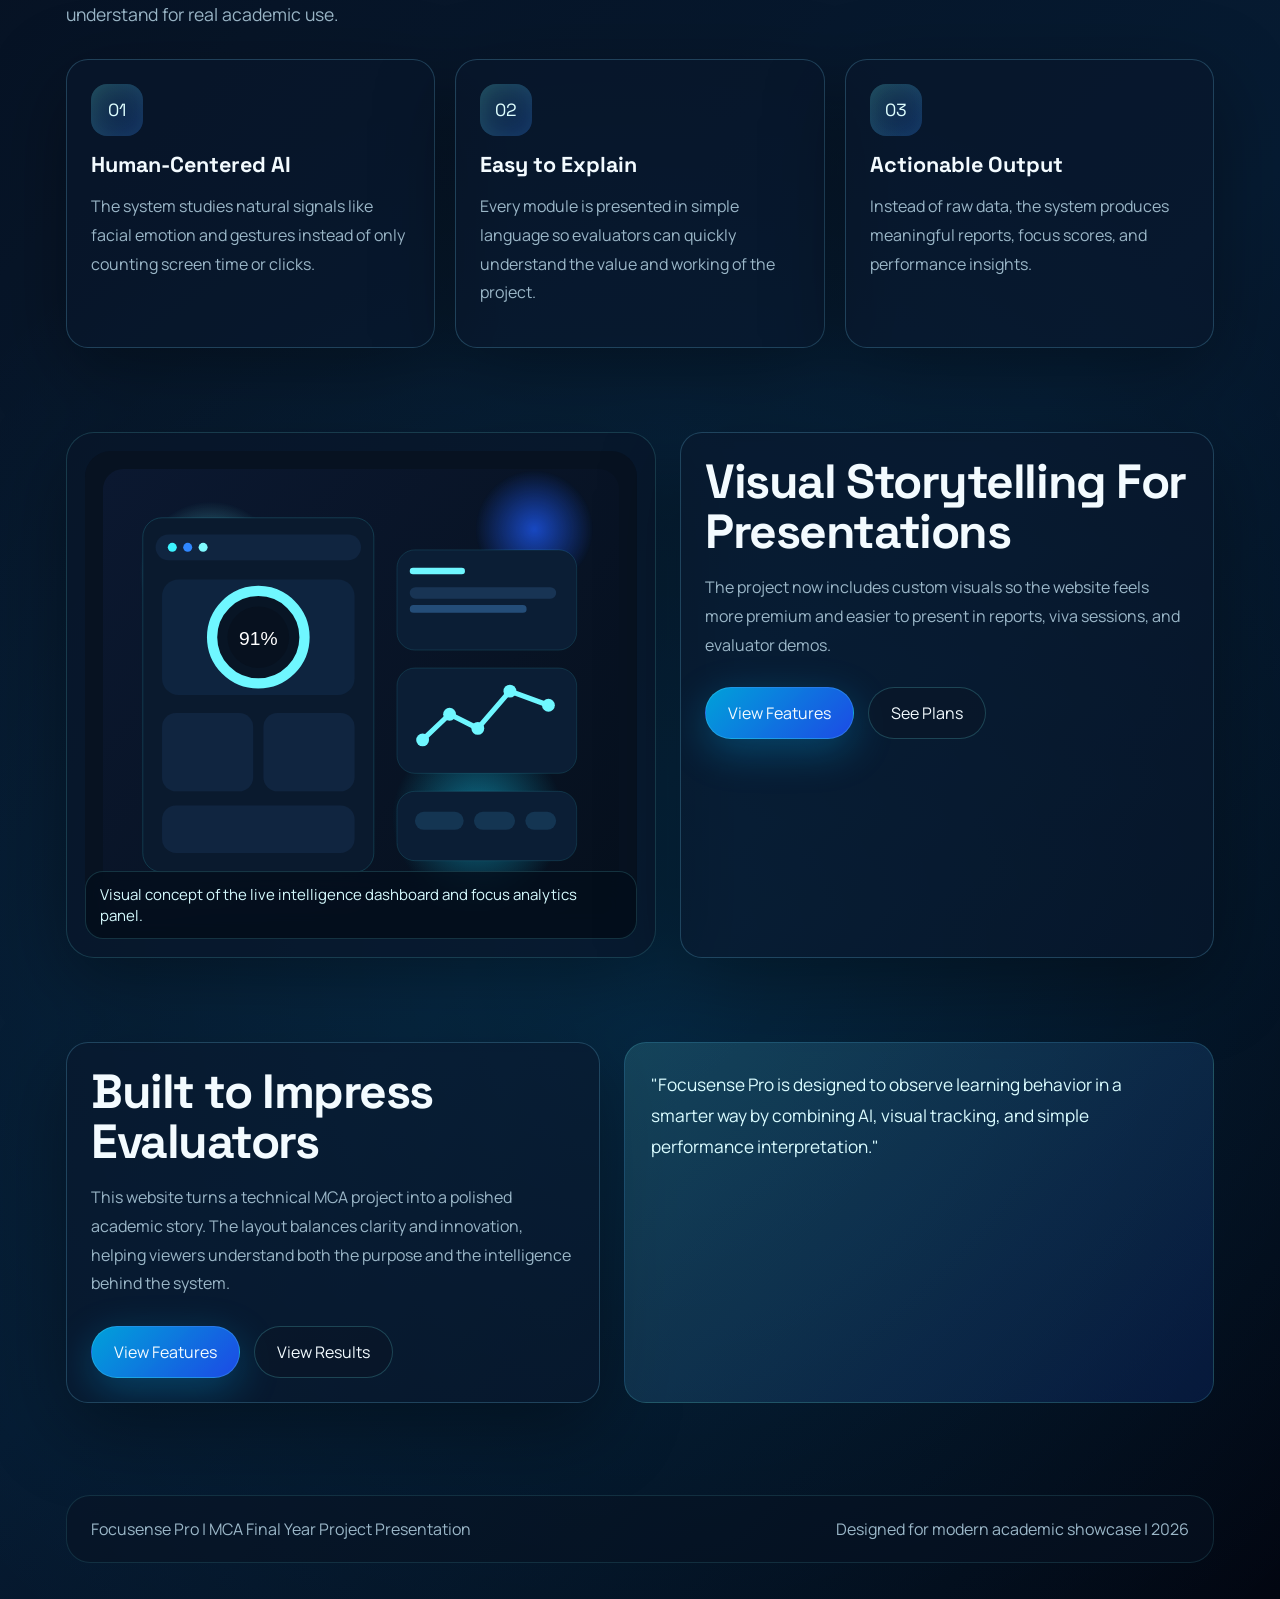
==== commit 901a5e3b: "Update index.html" ====
--- a/index.html
+++ b/index.html
@@ -21,6 +21,7 @@
   gtag('config', 'G-XRKVZ97JS0');
 </script>
     <meta name="description" content="Focusense Pro is an AI-based productivity system that tracks focus using emotion, typing, and gesture analysis.">
+  <meta name="keywords" content="AI productivity, focus tracking, emotion detection, student project, focusense">
   </head>
   <body data-page="home">
     <canvas id="particles"></canvas>
